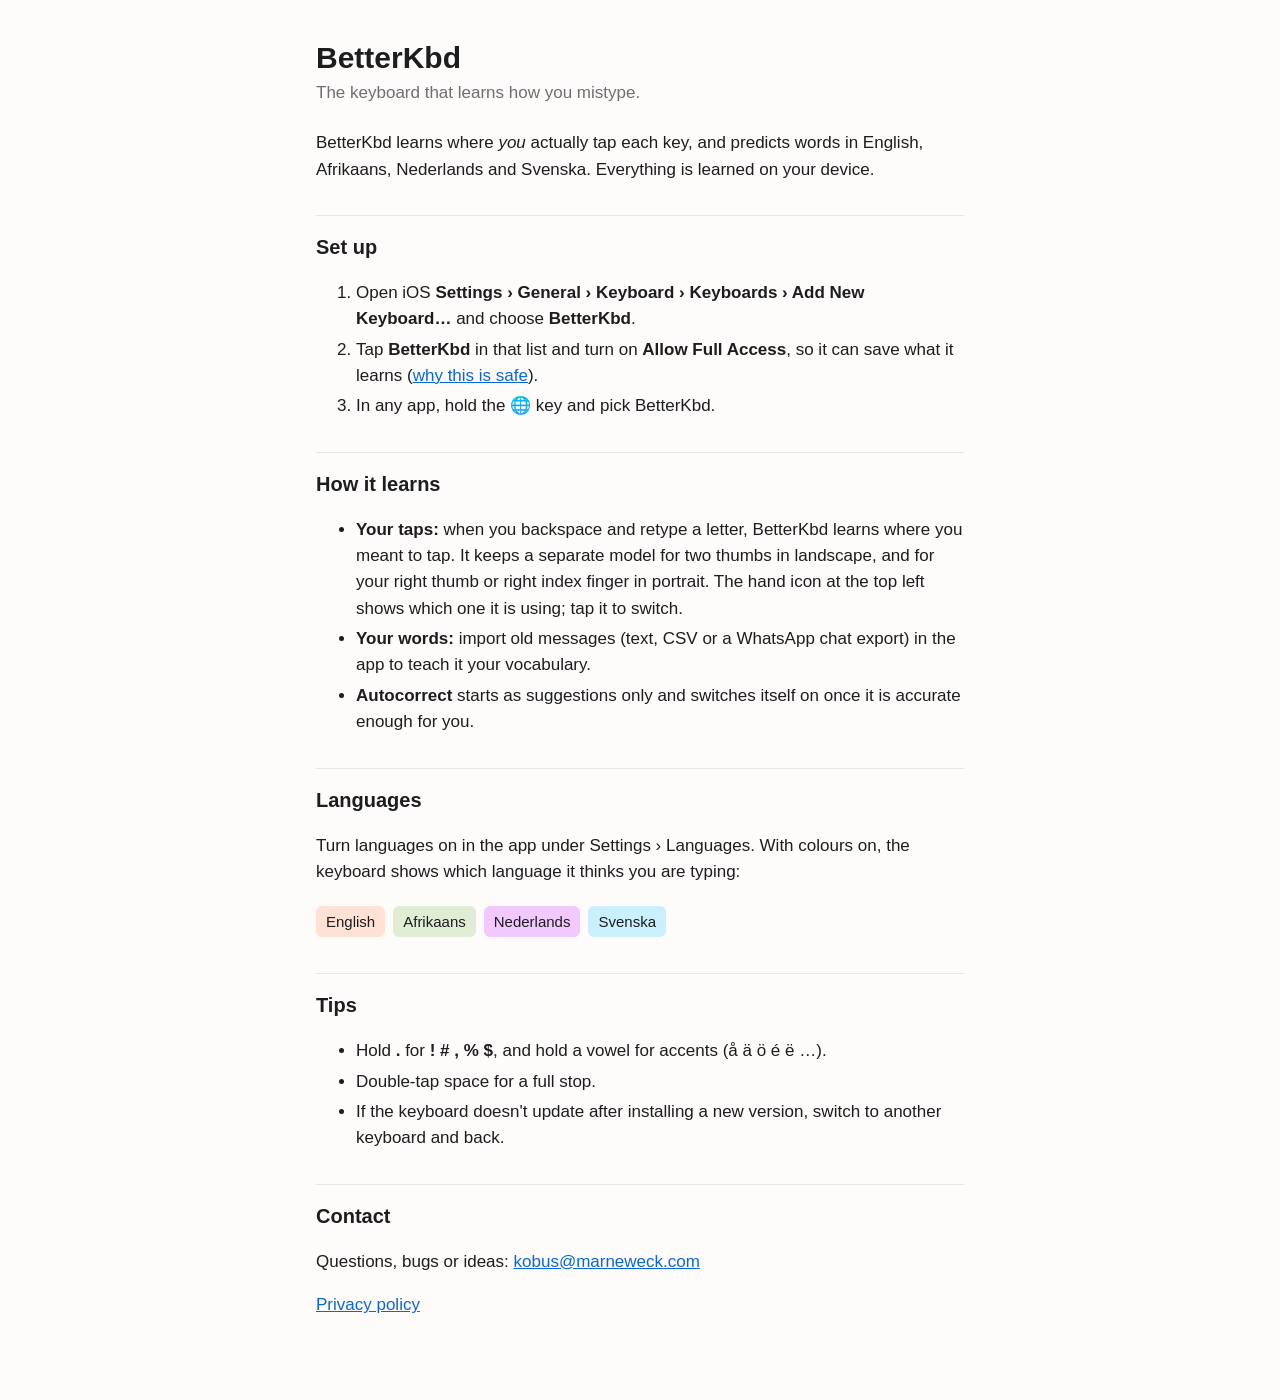
==== index.html @ a4695637 "App Store 1.1: listing text, privacy policy and support pages site/ is published on its own via the " ====
<!doctype html>
<html lang="en">
<head>
<meta charset="utf-8">
<meta name="viewport" content="width=device-width, initial-scale=1">
<title>BetterKbd Support</title>
<link rel="stylesheet" href="style.css">
</head>
<body>
<main>
<h1>BetterKbd</h1>
<p class="meta">The keyboard that learns how you mistype.</p>

<p>BetterKbd learns where <em>you</em> actually tap each key, and predicts words in
English, Afrikaans, Nederlands and Svenska. Everything is learned on your
device.</p>

<h2>Set up</h2>
<ol>
  <li>Open iOS <strong>Settings › General › Keyboard › Keyboards › Add New
  Keyboard…</strong> and choose <strong>BetterKbd</strong>.</li>
  <li>Tap <strong>BetterKbd</strong> in that list and turn on <strong>Allow Full
  Access</strong>, so it can save what it learns
  (<a href="privacy.html">why this is safe</a>).</li>
  <li>In any app, hold the 🌐 key and pick BetterKbd.</li>
</ol>

<h2>How it learns</h2>
<ul>
  <li><strong>Your taps:</strong> when you backspace and retype a letter, BetterKbd
  learns where you meant to tap. It keeps a separate model for two thumbs in
  landscape, and for your right thumb or right index finger in portrait. The hand
  icon at the top left shows which one it is using; tap it to switch.</li>
  <li><strong>Your words:</strong> import old messages (text, CSV or a WhatsApp chat
  export) in the app to teach it your vocabulary.</li>
  <li><strong>Autocorrect</strong> starts as suggestions only and switches itself on
  once it is accurate enough for you.</li>
</ul>

<h2>Languages</h2>
<p>Turn languages on in the app under Settings › Languages. With colours on, the
keyboard shows which language it thinks you are typing:</p>
<ul class="swatches">
  <li style="background:#FFE2D6">English</li>
  <li style="background:#E0EDD4">Afrikaans</li>
  <li style="background:#F1C9FE">Nederlands</li>
  <li style="background:#CAF0FE">Svenska</li>
</ul>

<h2>Tips</h2>
<ul>
  <li>Hold <strong>.</strong> for <strong>! # , % $</strong>, and hold a vowel for
  accents (å ä ö é ë …).</li>
  <li>Double-tap space for a full stop.</li>
  <li>If the keyboard doesn't update after installing a new version, switch to
  another keyboard and back.</li>
</ul>

<h2>Contact</h2>
<p>Questions, bugs or ideas: <a href="mailto:kobus@marneweck.com">kobus@marneweck.com</a></p>
<p><a href="privacy.html">Privacy policy</a></p>
</main>
</body>
</html>
---- style.css ----
:root { --bg: #fdfcfa; --fg: #1d1d1f; --muted: #6e6e73; --link: #0a66d8; --rule: #e5e5ea; }
@media (prefers-color-scheme: dark) {
  :root { --bg: #111113; --fg: #f2f2f7; --muted: #a1a1a6; --link: #6aa9ff; --rule: #2c2c2e; }
}
* { box-sizing: border-box; }
body { margin: 0; background: var(--bg); color: var(--fg);
  font: 17px/1.55 -apple-system, BlinkMacSystemFont, "Segoe UI", Roboto, sans-serif; }
main { max-width: 680px; margin: 0 auto; padding: 40px 16px 64px; }
h1 { font-size: 30px; line-height: 1.2; margin: 0 0 4px; }
h2 { font-size: 20px; margin: 32px 0 8px; padding-top: 16px; border-top: 1px solid var(--rule); }
.meta { color: var(--muted); margin: 0 0 24px; }
a { color: var(--link); }
li { margin: 4px 0; }
.swatches { display: flex; gap: 8px; flex-wrap: wrap; padding: 0; list-style: none; }
.swatches li { padding: 4px 10px; border-radius: 6px; color: #1d1d1f; font-size: 15px; }
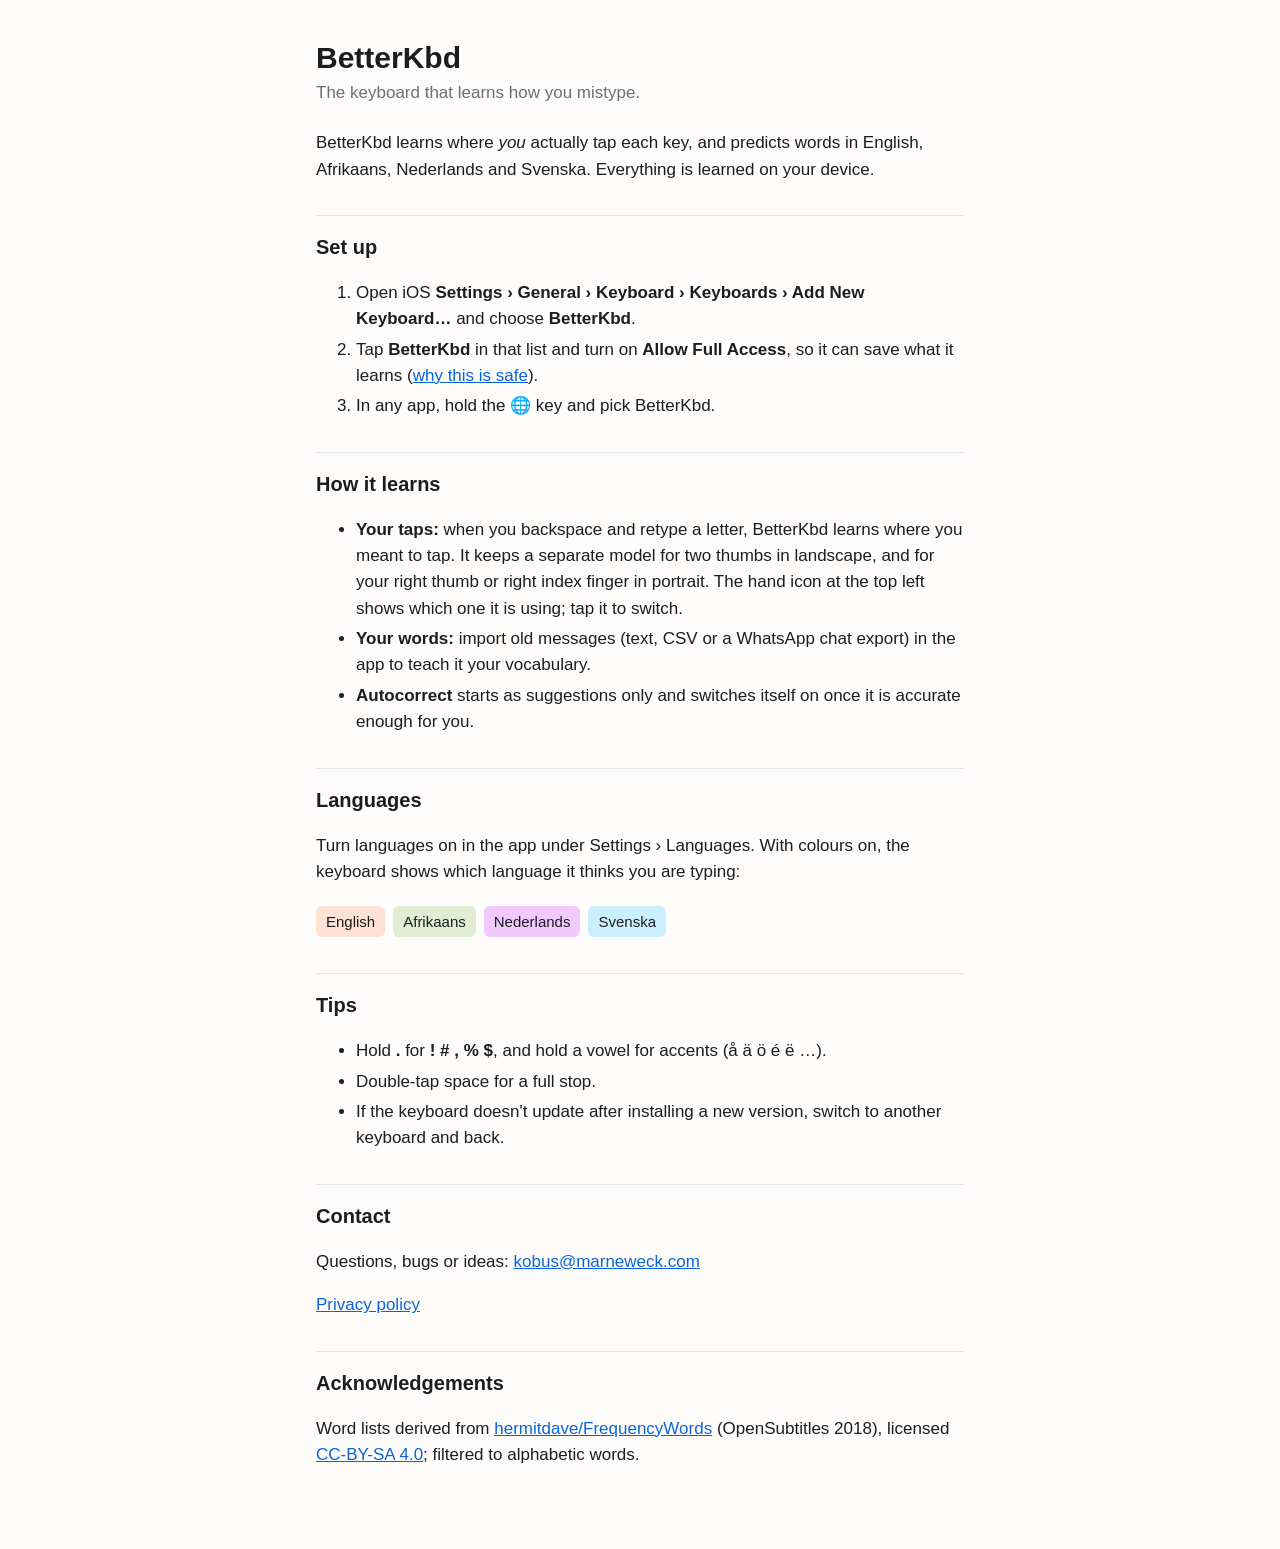
==== commit 1d810768: "Credit the CC-BY-SA word lists in Settings and on the support page Co-Authored-By: Claude Opus 5.5 <" ====
--- a/index.html
+++ b/index.html
@@ -59,6 +59,13 @@
 <h2>Contact</h2>
 <p>Questions, bugs or ideas: <a href="mailto:kobus@marneweck.com">kobus@marneweck.com</a></p>
 <p><a href="privacy.html">Privacy policy</a></p>
+
+<h2>Acknowledgements</h2>
+<p>Word lists derived from
+<a href="https://github.com/hermitdave/FrequencyWords">hermitdave/FrequencyWords</a>
+(OpenSubtitles 2018), licensed
+<a href="https://creativecommons.org/licenses/by-sa/4.0/">CC-BY-SA 4.0</a>;
+filtered to alphabetic words.</p>
 </main>
 </body>
 </html>
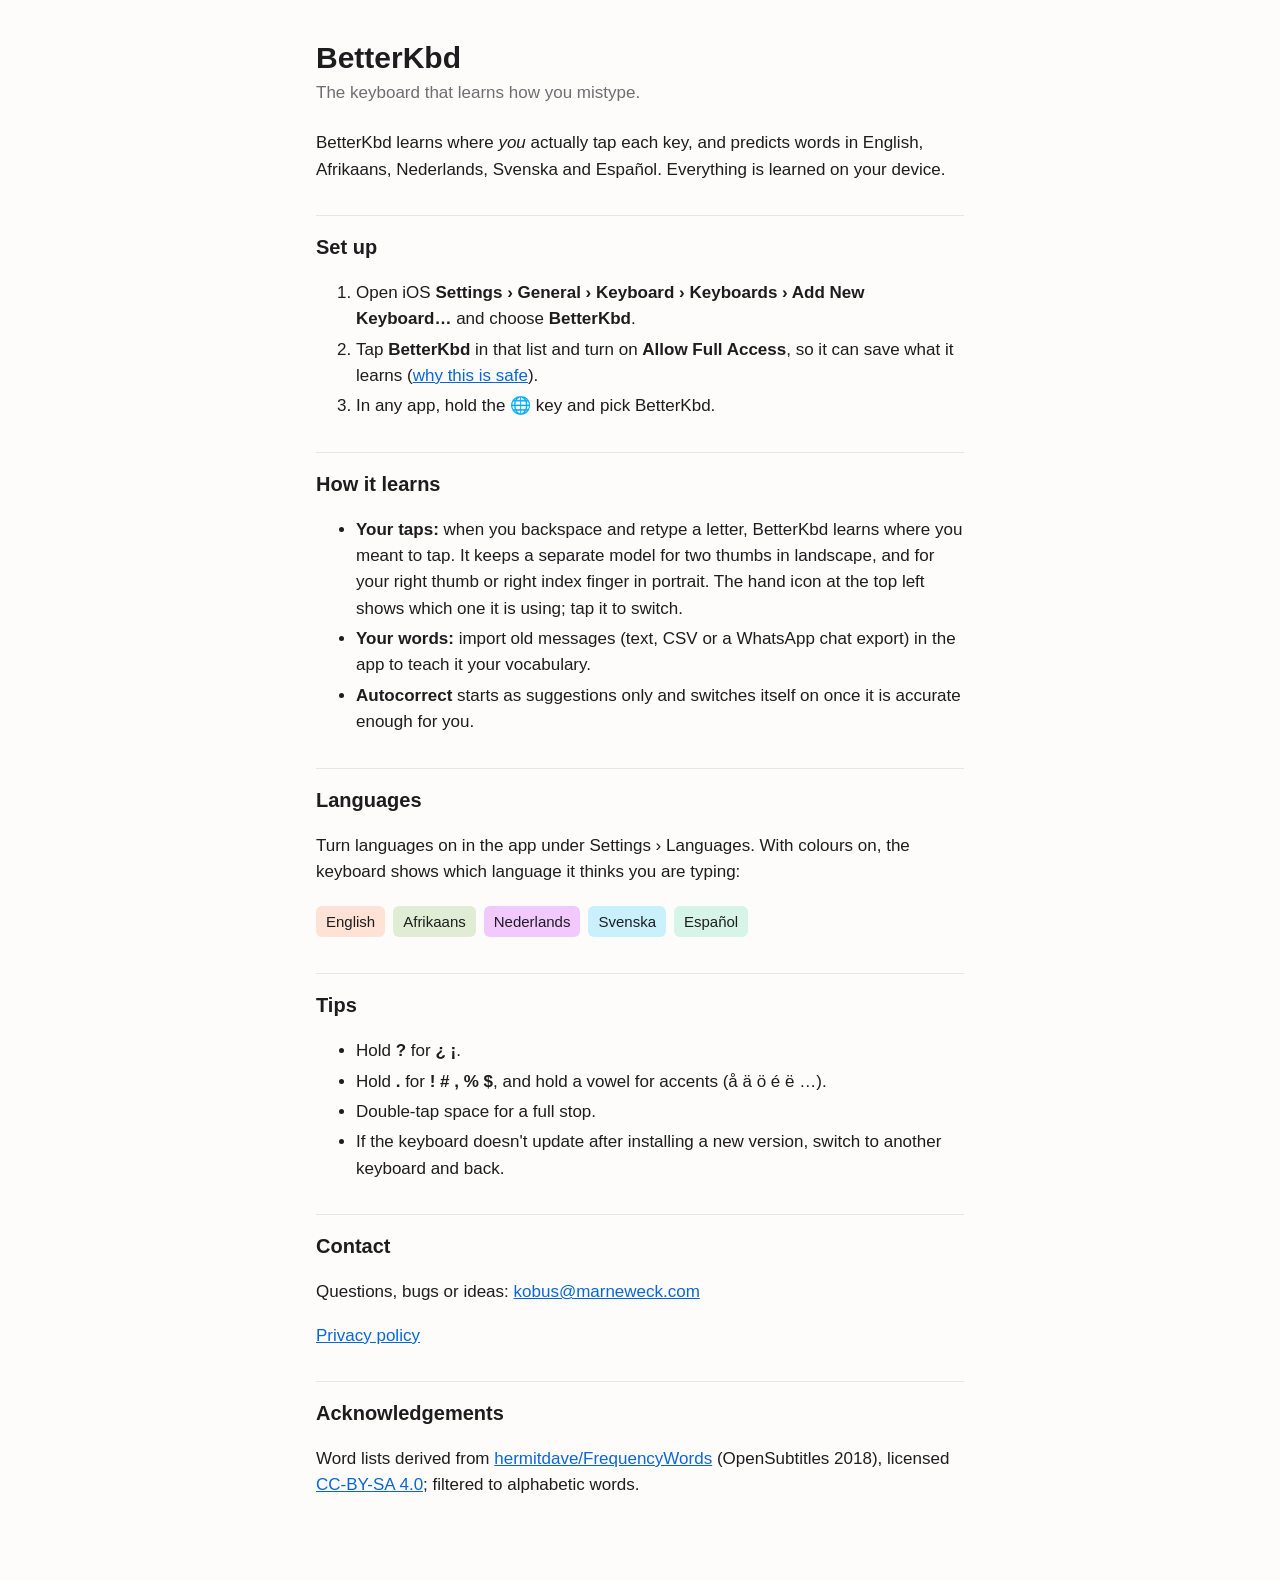
==== commit e090856f: "Add Español; hold ? for ¿ ¡ - es.tsv: top 40k words from hermitdave FrequencyWords 2018 (CC-BY-SA 4." ====
--- a/index.html
+++ b/index.html
@@ -12,7 +12,7 @@
 <p class="meta">The keyboard that learns how you mistype.</p>
 
 <p>BetterKbd learns where <em>you</em> actually tap each key, and predicts words in
-English, Afrikaans, Nederlands and Svenska. Everything is learned on your
+English, Afrikaans, Nederlands, Svenska and Español. Everything is learned on your
 device.</p>
 
 <h2>Set up</h2>
@@ -45,10 +45,12 @@
   <li style="background:#E0EDD4">Afrikaans</li>
   <li style="background:#F1C9FE">Nederlands</li>
   <li style="background:#CAF0FE">Svenska</li>
+  <li style="background:#D6F5E8">Español</li>
 </ul>
 
 <h2>Tips</h2>
 <ul>
+  <li>Hold <strong>?</strong> for <strong>¿ ¡</strong>.</li>
   <li>Hold <strong>.</strong> for <strong>! # , % $</strong>, and hold a vowel for
   accents (å ä ö é ë …).</li>
   <li>Double-tap space for a full stop.</li>
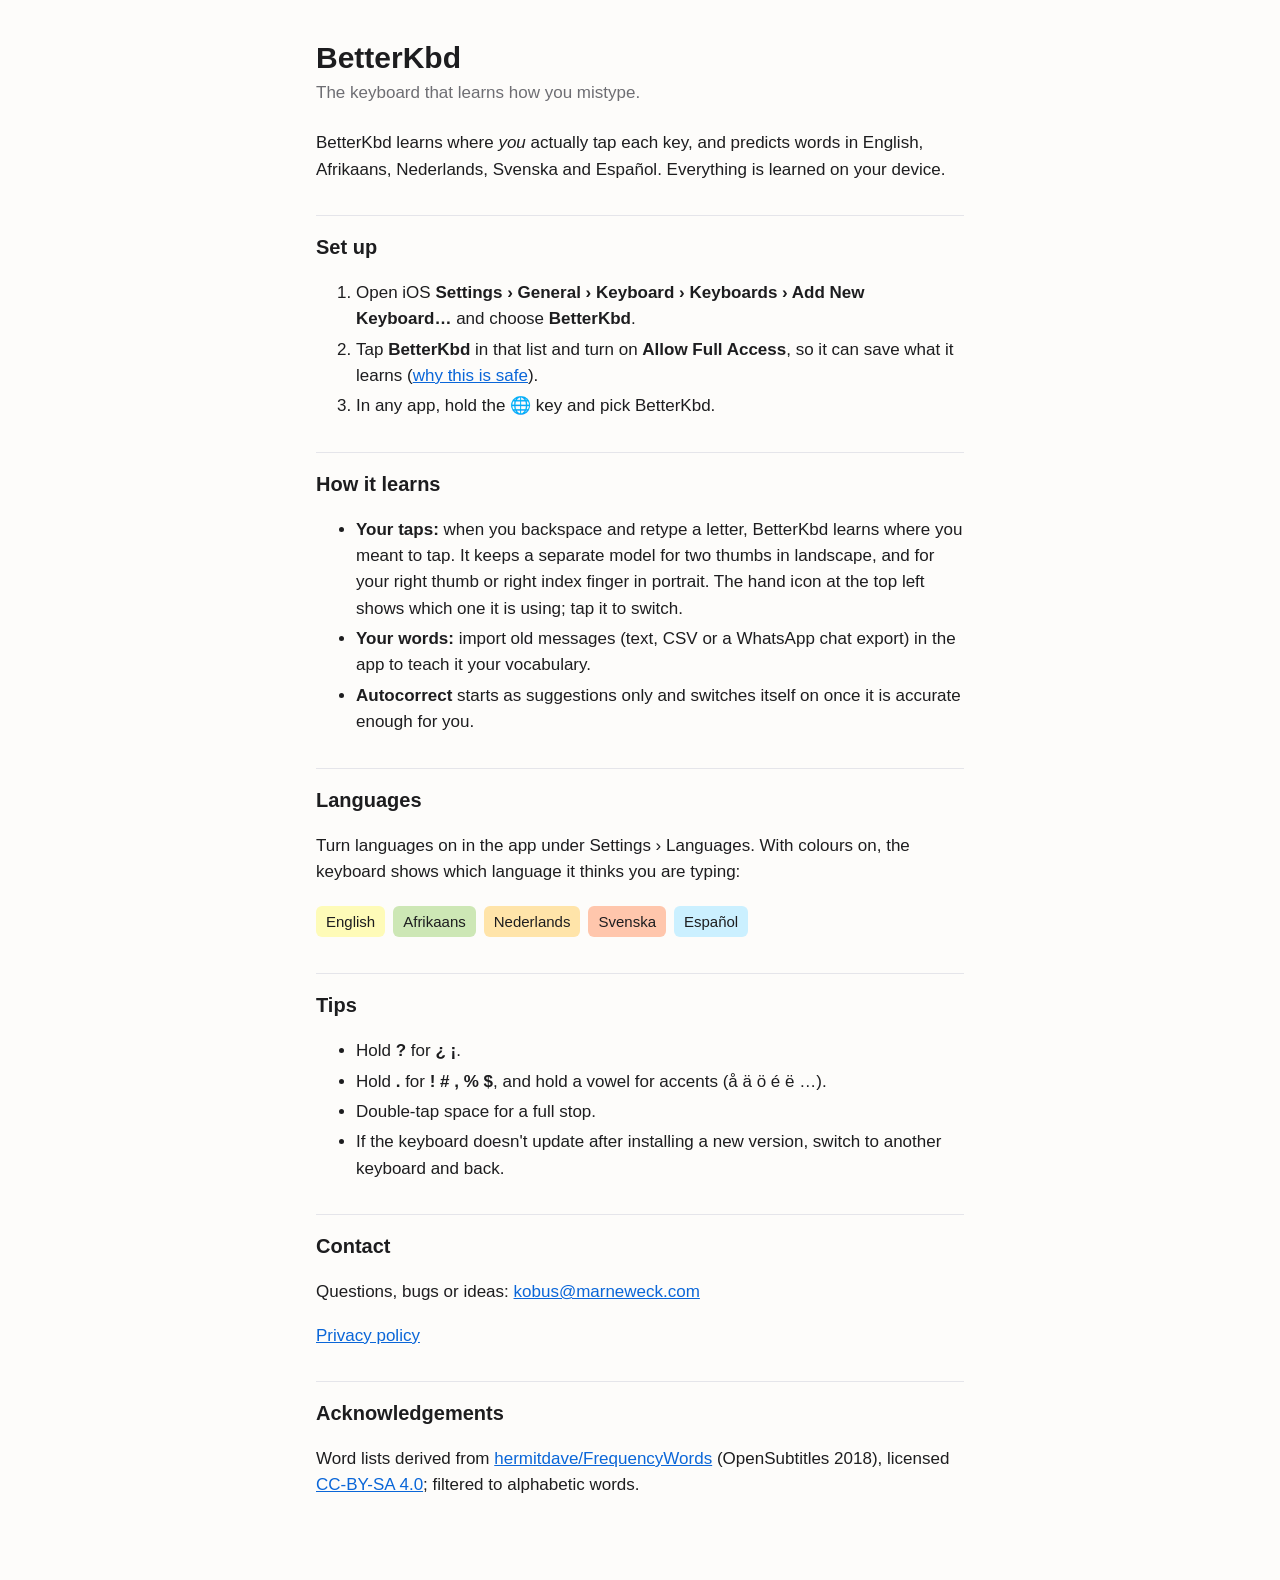
==== commit e170d6d8: "Default keyboard background is white for every language The key colour now shows the detected langua" ====
--- a/index.html
+++ b/index.html
@@ -41,11 +41,11 @@
 <p>Turn languages on in the app under Settings › Languages. With colours on, the
 keyboard shows which language it thinks you are typing:</p>
 <ul class="swatches">
-  <li style="background:#FFE2D6">English</li>
-  <li style="background:#E0EDD4">Afrikaans</li>
-  <li style="background:#F1C9FE">Nederlands</li>
-  <li style="background:#CAF0FE">Svenska</li>
-  <li style="background:#D6F5E8">Español</li>
+  <li style="background:#FEFBB8">English</li>
+  <li style="background:#CDE7B5">Afrikaans</li>
+  <li style="background:#FFE4A9">Nederlands</li>
+  <li style="background:#FFC6AC">Svenska</li>
+  <li style="background:#CBF0FF">Español</li>
 </ul>
 
 <h2>Tips</h2>
